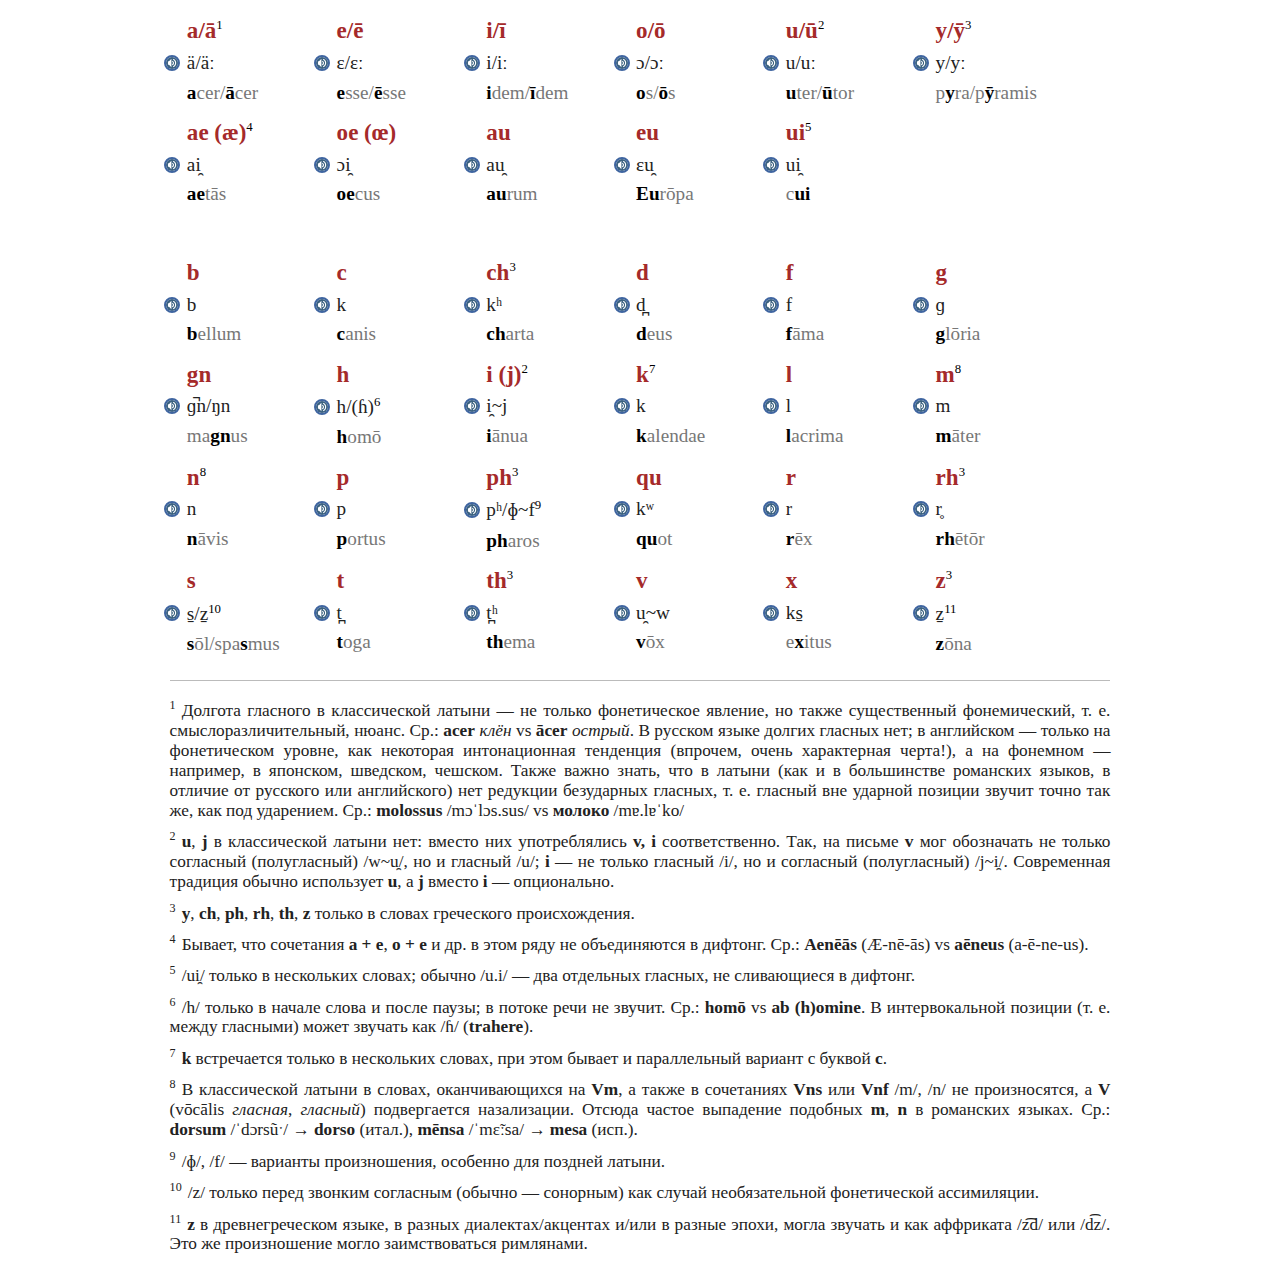
==== classical/index.html @ 2e83176e "Update" ====
<!DOCTYPE html>
<html lang="ru">
<head>
  <meta charset="utf-8">
  <meta name="viewport" content="width=device-width, initial-scale=1.0">
  <title>Classical Pronunciation</title>
  <link rel="icon" href="#">
  <link rel="stylesheet" href="style.css">
</head>
<body>
  <main class="container">
    <div class="table">
      <div class="item">
        <div class="item__letter">a/ā<sup>1</sup></div>
        <div class="item__sound"><button class="play"></button>ä/äː</div>
        <div class="item__example"><b>a</b>cer/<b>ā</b>cer</div>
      </div>
      <div class="item">
        <div class="item__letter">e/ē</div>
        <div class="item__sound"><button class="play"></button>ɛ/ɛː</div>
        <div class="item__example"><b>e</b>sse/<b>ē</b>sse</div>
      </div>
      <div class="item">
        <div class="item__letter">i/ī</div>
        <div class="item__sound"><button class="play"></button>i/iː</div>
        <div class="item__example"><b>i</b>dem/<b>ī</b>dem</div>
      </div>
      <div class="item">
        <div class="item__letter">o/ō</div>
        <div class="item__sound"><button class="play"></button>ɔ/ɔː</div>
        <div class="item__example"><b>o</b>s/<b>ō</b>s</div>
      </div>
      <div class="item">
        <div class="item__letter">u/ū<sup>2</sup></div>
        <div class="item__sound"><button class="play"></button>u/uː</div>
        <div class="item__example"><b>u</b>ter/<b>ū</b>tor</div>
      </div>
      <div class="item">
        <div class="item__letter">y/ȳ<sup>3</sup></div>
        <div class="item__sound"><button class="play"></button>y/yː</div>
        <div class="item__example">p<b>y</b>ra/p<b>ȳ</b>ramis</div>
      </div>
      <div class="item">
        <div class="item__letter">ae (æ)<sup>4</sup></div>
        <div class="item__sound"><button class="play"></button>ai̯</div>
        <div class="item__example"><b>ae</b>tās</div>
      </div>
      <div class="item">
        <div class="item__letter">oe (œ)</div>
        <div class="item__sound"><button class="play"></button>ɔi̯</div>
        <div class="item__example"><b>oe</b>cus</div>
      </div>
      <div class="item">
        <div class="item__letter">au</div>
        <div class="item__sound"><button class="play"></button>au̯</div>
        <div class="item__example"><b>au</b>rum</div>
      </div>
      <div class="item">
        <div class="item__letter">eu</div>
        <div class="item__sound"><button class="play"></button>ɛu̯</div>
        <div class="item__example"><b>Eu</b>rōpa</div>
      </div>
      <div class="item">
        <div class="item__letter">ui<sup>5</sup></div>
        <div class="item__sound"><button class="play"></button>ui̯</div>
        <div class="item__example">c<b>ui</b></div>
      </div>
    </div>
    <div class="table">
      <div class="item">
        <div class="item__letter">b</div>
        <div class="item__sound"><button class="play"></button>b</div>
        <div class="item__example"><b>b</b>ellum</div>
      </div>
      <div class="item">
        <div class="item__letter">c</div>
        <div class="item__sound"><button class="play"></button>k</div>
        <div class="item__example"><b>c</b>anis</div>
      </div>
      <div class="item">
        <div class="item__letter">ch<sup>3</sup></div>
        <div class="item__sound"><button class="play"></button>kʰ</div>
        <div class="item__example"><b>ch</b>arta</div>
      </div>
      <div class="item">
        <div class="item__letter">d</div>
        <div class="item__sound"><button class="play"></button>d̪</div>
        <div class="item__example"><b>d</b>eus</div>
      </div>
      <div class="item">
        <div class="item__letter">f</div>
        <div class="item__sound"><button class="play"></button>f</div>
        <div class="item__example"><b>f</b>āma</div>
      </div>
      <div class="item">
        <div class="item__letter">g</div>
        <div class="item__sound"><button class="play"></button>ɡ</div>
        <div class="item__example"><b>g</b>lōria</div>
      </div>
      <div class="item">
        <div class="item__letter">gn</div>
        <div class="item__sound"><button class="play"></button>ɡ̚n/ŋn</div>
        <div class="item__example">ma<b>gn</b>us</div>
      </div>
      <div class="item">
        <div class="item__letter">h</div>
        <div class="item__sound"><button class="play"></button>h/(ɦ)<sup>6</sup></div>
        <div class="item__example"><b>h</b>omō</div>
      </div>
      <div class="item">
        <div class="item__letter"><i hidden>j </i>i (j)<sup>2</sup></div>
        <div class="item__sound"><button class="play"></button>i̯~j</div>
        <div class="item__example"><b>i</b>ānua</div>
      </div>
      <div class="item">
        <div class="item__letter">k<sup>7</sup></div>
        <div class="item__sound"><button class="play"></button>k</div>
        <div class="item__example"><b>k</b>alendae</div>
      </div>
      <div class="item">
        <div class="item__letter">l</div>
        <div class="item__sound"><button class="play"></button>l</div>
        <div class="item__example"><b>l</b>acrima</div>
      </div>
      <div class="item">
        <div class="item__letter">m<sup>8</sup></div>
        <div class="item__sound"><button class="play"></button>m</div>
        <div class="item__example"><b>m</b>āter</div>
      </div>
      <div class="item">
        <div class="item__letter">n<sup>8</sup></div>
        <div class="item__sound"><button class="play"></button>n</div>
        <div class="item__example"><b>n</b>āvis</div>
      </div>
      <div class="item">
        <div class="item__letter">p</div>
        <div class="item__sound"><button class="play"></button>p</div>
        <div class="item__example"><b>p</b>ortus</div>
      </div>
      <div class="item">
        <div class="item__letter">ph<sup>3</sup></div>
        <div class="item__sound"><button class="play"></button>pʰ/ɸ~f<sup>9</sup></div>
        <div class="item__example"><b>ph</b>aros</div>
      </div>
      <div class="item">
        <div class="item__letter">qu</div>
        <div class="item__sound"><button class="play"></button>kʷ</div>
        <div class="item__example"><b>qu</b>ot</div>
      </div>
      <div class="item">
        <div class="item__letter">r</div>
        <div class="item__sound"><button class="play"></button>r</div>
        <div class="item__example"><b>r</b>ēx</div>
      </div>
      <div class="item">
        <div class="item__letter">rh<sup>3</sup></div>
        <div class="item__sound"><button class="play"></button>r̥</div>
        <div class="item__example"><b>rh</b>ētōr</div>
      </div>
      <div class="item">
        <div class="item__letter">s</div>
        <div class="item__sound"><button class="play"></button>s̠/z̠<sup>10</sup></div>
        <div class="item__example"><b>s</b>ōl/spa<b>s</b>mus</div>
      </div>
      <div class="item">
        <div class="item__letter">t</div>
        <div class="item__sound"><button class="play"></button>t̪</div>
        <div class="item__example"><b>t</b>oga</div>
      </div>
      <div class="item">
        <div class="item__letter">th<sup>3</sup></div>
        <div class="item__sound"><button class="play"></button>t̪ʰ</div>
        <div class="item__example"><b>th</b>ema</div>
      </div>
      <div class="item">
        <div class="item__letter">v</div>
        <div class="item__sound"><button class="play"></button>u̯~w</div>
        <div class="item__example"><b>v</b>ōx</div>
      </div>
      <div class="item">
        <div class="item__letter">x</div>
        <div class="item__sound"><button class="play"></button>ks̠</div>
        <div class="item__example">e<b>x</b>itus</div>
      </div>
      <div class="item">
        <div class="item__letter">z<sup>3</sup></div>
        <div class="item__sound"><button class="play"></button>z̠<sup>11</sup></div>
        <div class="item__example"><b>z</b>ōna</div>
      </div>
    </div>
    <div class="notes">
      <p class="note">Долгота гласного в классической латыни — не только фонетическое явление, но также существенный фонемический, т. е. смыслоразличительный, нюанс. Ср.: <b>acer</b> <i>клён</i> vs <b>ācer</b> <i>острый</i>. В русском языке долгих гласных нет; в английском — только на фонетическом уровне, как некоторая интонационная тенденция (впрочем, очень характерная черта!), а на фонемном — например, в японском, шведском, чешском. Также важно знать, что в латыни (как и в большинстве романских языков, в отличие от русского или английского) нет редукции безударных гласных, т. е. гласный вне ударной позиции звучит точно так же, как под ударением. Ср.: <b>molossus</b> /mɔˈlɔs.sus/ vs <b>молоко</b> /mɐ.lɐˈko/</p>
      <p class="note"><b>u</b>, <b>j</b> в классической латыни нет: вместо них употреблялись <b>v, i</b> соответственно. Так, на письме <b>v</b> мог обозначать не только согласный (полугласный) /w~u̯/, но и гласный /u/; <b>i</b> — не только гласный /i/, но и согласный (полугласный) /j~i̯/. Современная традиция обычно использует <b>u</b>, а <b>j</b> вместо <b>i</b> — опционально.</p>
      <p class="note"><b>y</b>, <b>ch</b>, <b>ph</b>, <b>rh</b>, <b>th</b>, <b>z</b> только в словах греческого происхождения.</p>
      <p class="note">Бывает, что сочетания <b>a + e</b>, <b>o + e</b> и др. в этом ряду не объединяются в дифтонг. Ср.: <b>Aenēās</b> (Æ-nē-ās) vs <b>aēneus</b> (a-ē-ne-us).</p>
      <p class="note">/ui̯/ только в нескольких словах; обычно /u.i/ — два отдельных гласных, не сливающиеся в дифтонг.</p>
      <p class="note">/h/ только в начале слова и после паузы; в потоке речи не звучит. Ср.: <b>homō</b> vs <b>ab (h)omine</b>. В интервокальной позиции (т. е. между гласными) может звучать как /ɦ/ (<b>trahere</b>).</p>
      <p class="note"><b>k</b> встречается только в нескольких словах, при этом бывает и параллельный вариант с буквой <b>c</b>.</p>
      <p class="note">В классической латыни в словах, оканчивающихся на <b>Vm</b>, а также в сочетаниях <b>Vns</b> или <b>Vnf</b> /m/, /n/ не произносятся, а <b>V</b> (vōcālis <i>гласная</i>, <i>гласный</i>) подвергается назализации. Отсюда частое выпадение подобных <b>m</b>, <b>n</b> в романских языках. Ср.: <b>dorsum</b> /ˈdɔrsũˑ/ → <b>dorso</b> (итал.), <b>mēnsa</b> /ˈmɛ̃ːsa/ → <b>mesa</b> (исп.).</p>
      <p class="note">/ɸ/, /f/ — варианты произношения, особенно для поздней латыни.</p>
      <p class="note">/z/ только перед звонким согласным (обычно — сонорным) как случай необязательной фонетической ассимиляции.</p>
      <p class="note"><b>z</b> в древнегреческом языке, в разных диалектах/акцентах и/или в разные эпохи, могла звучать и как аффриката /z͡d/ или /d͡z/. Это же произношение могло заимствоваться римлянами.</p>
    </div>
  </main>
  <script src="script.js"></script>
</body>
</html>
---- classical/style.css ----
* {
  box-sizing: border-box;
}
body {
  font-family: serif;
  font-size: 1.2rem;
  min-width: 320px;
  min-height: 100vh;
  margin: 0;
  position: relative;
  color: #222;
  background-color: #fff;
}
.container {
  max-width: 50em;
  padding: .5em;
  margin: 0 auto;
}
.table {
  display: flex;
  flex-wrap: wrap;
  justify-content: flex-start;
  padding-left: .5em;
}
.table:first-child {
  margin-bottom: 2em;
}
.item {
  width: 7.8em;
  display: flex;
  flex-direction: column;
  align-items: flex-start;
  row-gap: .4em;
  padding: .4em;
  white-space: nowrap;
}
.item__letter {
  font-size: 1.2em;
  font-weight: bold;
  color: brown;
}
.item__example {
  color: #777;
}
.item__example > b {
  color: initial;
}
.item sup {
  font-size: .8rem;
  font-weight: normal;
  color: initial;
  cursor: help;
}
.item__sound {
  position: relative;
}
.play {
  width: 1rem;
  height: 1rem;
  position: absolute;
  left: -1.4rem;
  top: calc(50% - .5rem);
  background: url("[data-uri]") no-repeat center / contain;
  border: 2px solid #3f65a0;
  border-radius: 50%;
  cursor: pointer;
}
.play.__active {
  border-color: #3fa08d;
}
.notes {
  counter-reset: note;
  font-size: .9em;
  text-align: justify;
  margin-top: 1em;
  padding-top: 1em;
  border-top: 1px solid #bbb;
}
.note {
  counter-increment: note;
  margin: 0 0 .5em;
}
.note::before {
  content: counter(note);
  font-size: .7em;
  vertical-align: super;
  margin-right: .5em;
}
#tip {
  font-size: 1rem;
  max-width: 20rem;
  max-width: clamp(19rem, 94vw, 25rem);
  position: absolute;
  left: 0;
  top: 0;
  transform: translate(var(--x), var(--y));
  padding: 0.2em 0.5em;
  background-color: #e5e5e5;
  border: 2px solid gray;
  box-shadow: 2px 2px 2px rgba(0, 0, 0, 0.35);
  pointer-events: none;
  user-select: none;
}
#tip:empty {
  display: none;
}
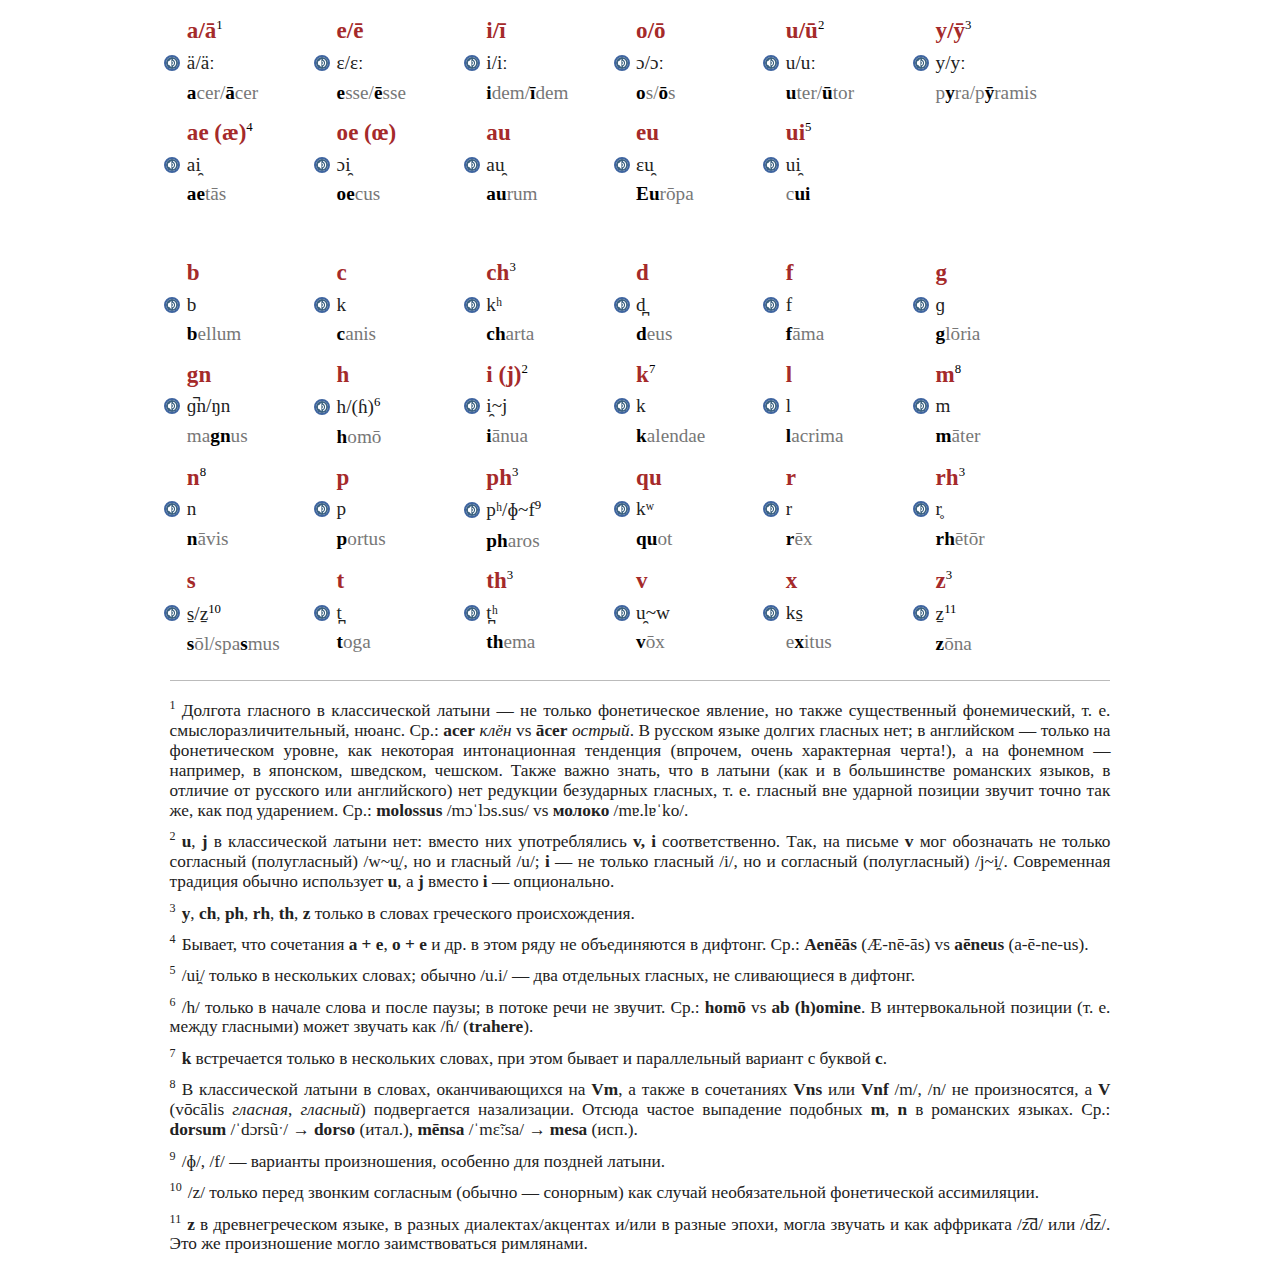
==== commit 5438c180: "Update index.html" ====
--- a/classical/index.html
+++ b/classical/index.html
@@ -189,7 +189,7 @@
       </div>
     </div>
     <div class="notes">
-      <p class="note">Долгота гласного в классической латыни — не только фонетическое явление, но также существенный фонемический, т. е. смыслоразличительный, нюанс. Ср.: <b>acer</b> <i>клён</i> vs <b>ācer</b> <i>острый</i>. В русском языке долгих гласных нет; в английском — только на фонетическом уровне, как некоторая интонационная тенденция (впрочем, очень характерная черта!), а на фонемном — например, в японском, шведском, чешском. Также важно знать, что в латыни (как и в большинстве романских языков, в отличие от русского или английского) нет редукции безударных гласных, т. е. гласный вне ударной позиции звучит точно так же, как под ударением. Ср.: <b>molossus</b> /mɔˈlɔs.sus/ vs <b>молоко</b> /mɐ.lɐˈko/</p>
+      <p class="note">Долгота гласного в классической латыни — не только фонетическое явление, но также существенный фонемический, т. е. смыслоразличительный, нюанс. Ср.: <b>acer</b> <i>клён</i> vs <b>ācer</b> <i>острый</i>. В русском языке долгих гласных нет; в английском — только на фонетическом уровне, как некоторая интонационная тенденция (впрочем, очень характерная черта!), а на фонемном — например, в японском, шведском, чешском. Также важно знать, что в латыни (как и в большинстве романских языков, в отличие от русского или английского) нет редукции безударных гласных, т. е. гласный вне ударной позиции звучит точно так же, как под ударением. Ср.: <b>molossus</b> /mɔˈlɔs.sus/ vs <b>молоко</b> /mɐ.lɐˈko/.</p>
       <p class="note"><b>u</b>, <b>j</b> в классической латыни нет: вместо них употреблялись <b>v, i</b> соответственно. Так, на письме <b>v</b> мог обозначать не только согласный (полугласный) /w~u̯/, но и гласный /u/; <b>i</b> — не только гласный /i/, но и согласный (полугласный) /j~i̯/. Современная традиция обычно использует <b>u</b>, а <b>j</b> вместо <b>i</b> — опционально.</p>
       <p class="note"><b>y</b>, <b>ch</b>, <b>ph</b>, <b>rh</b>, <b>th</b>, <b>z</b> только в словах греческого происхождения.</p>
       <p class="note">Бывает, что сочетания <b>a + e</b>, <b>o + e</b> и др. в этом ряду не объединяются в дифтонг. Ср.: <b>Aenēās</b> (Æ-nē-ās) vs <b>aēneus</b> (a-ē-ne-us).</p>
@@ -204,4 +204,4 @@
   </main>
   <script src="script.js"></script>
 </body>
-</html>+</html>
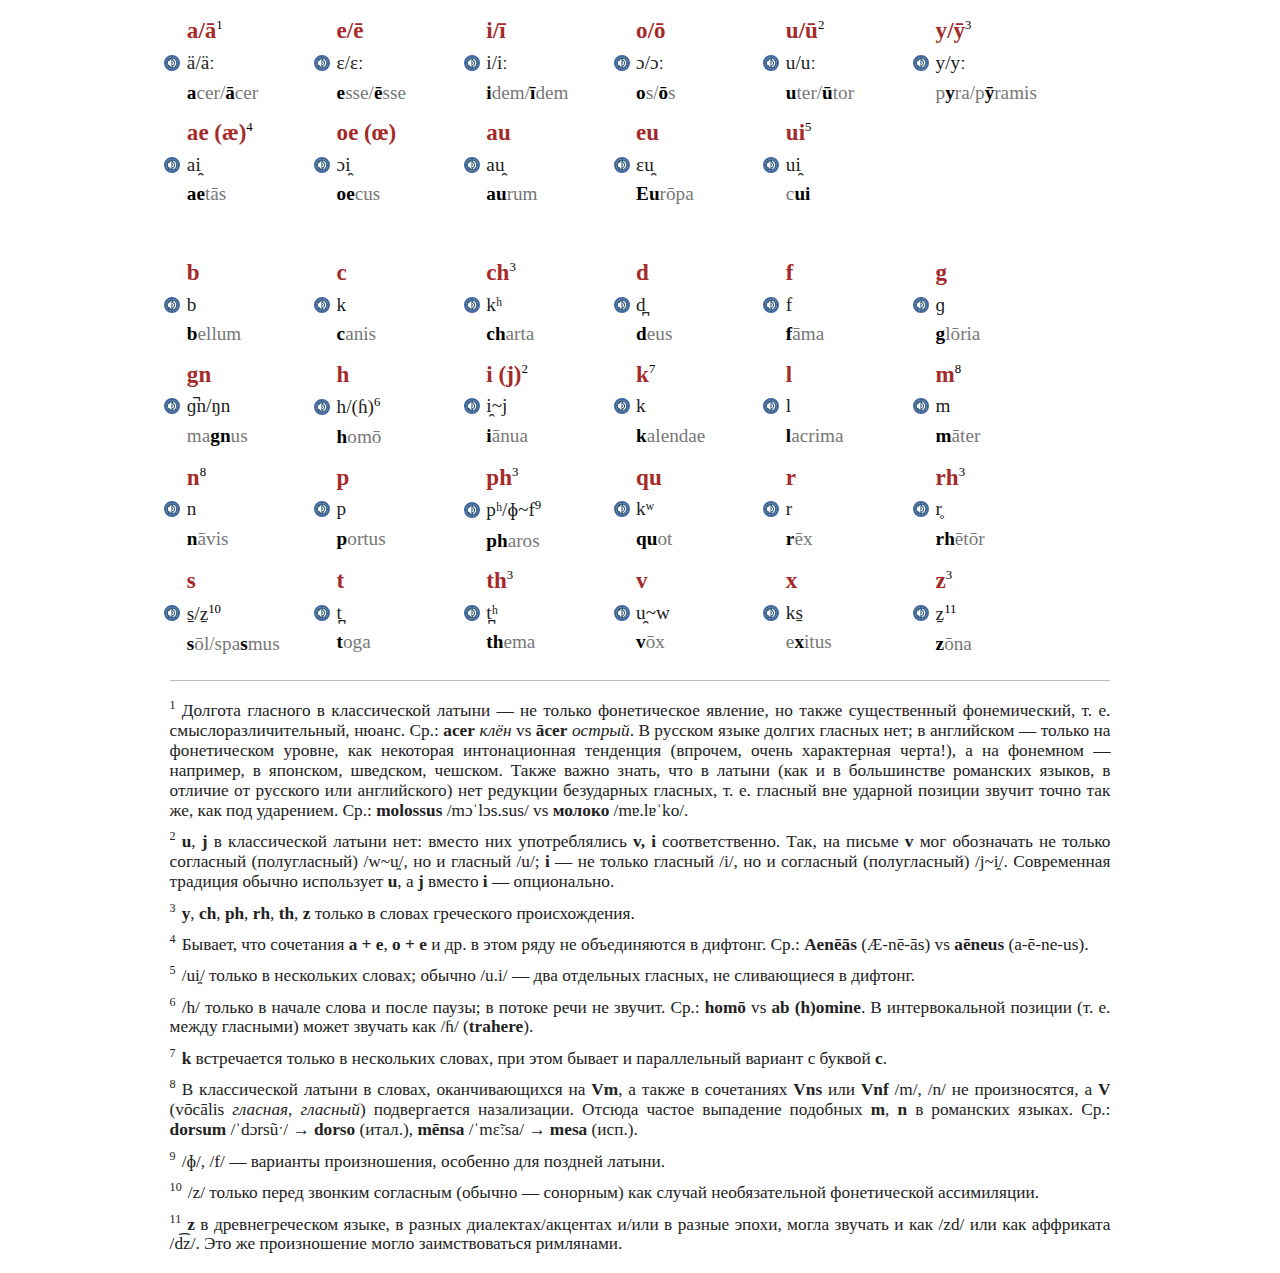
==== commit e02b52df: "Update index.html" ====
--- a/classical/index.html
+++ b/classical/index.html
@@ -199,7 +199,7 @@
       <p class="note">В классической латыни в словах, оканчивающихся на <b>Vm</b>, а также в сочетаниях <b>Vns</b> или <b>Vnf</b> /m/, /n/ не произносятся, а <b>V</b> (vōcālis <i>гласная</i>, <i>гласный</i>) подвергается назализации. Отсюда частое выпадение подобных <b>m</b>, <b>n</b> в романских языках. Ср.: <b>dorsum</b> /ˈdɔrsũˑ/ → <b>dorso</b> (итал.), <b>mēnsa</b> /ˈmɛ̃ːsa/ → <b>mesa</b> (исп.).</p>
       <p class="note">/ɸ/, /f/ — варианты произношения, особенно для поздней латыни.</p>
       <p class="note">/z/ только перед звонким согласным (обычно — сонорным) как случай необязательной фонетической ассимиляции.</p>
-      <p class="note"><b>z</b> в древнегреческом языке, в разных диалектах/акцентах и/или в разные эпохи, могла звучать и как аффриката /z͡d/ или /d͡z/. Это же произношение могло заимствоваться римлянами.</p>
+      <p class="note"><b>z</b> в древнегреческом языке, в разных диалектах/акцентах и/или в разные эпохи, могла звучать и как /zd/ или как аффриката /d͡z/. Это же произношение могло заимствоваться римлянами.</p>
     </div>
   </main>
   <script src="script.js"></script>
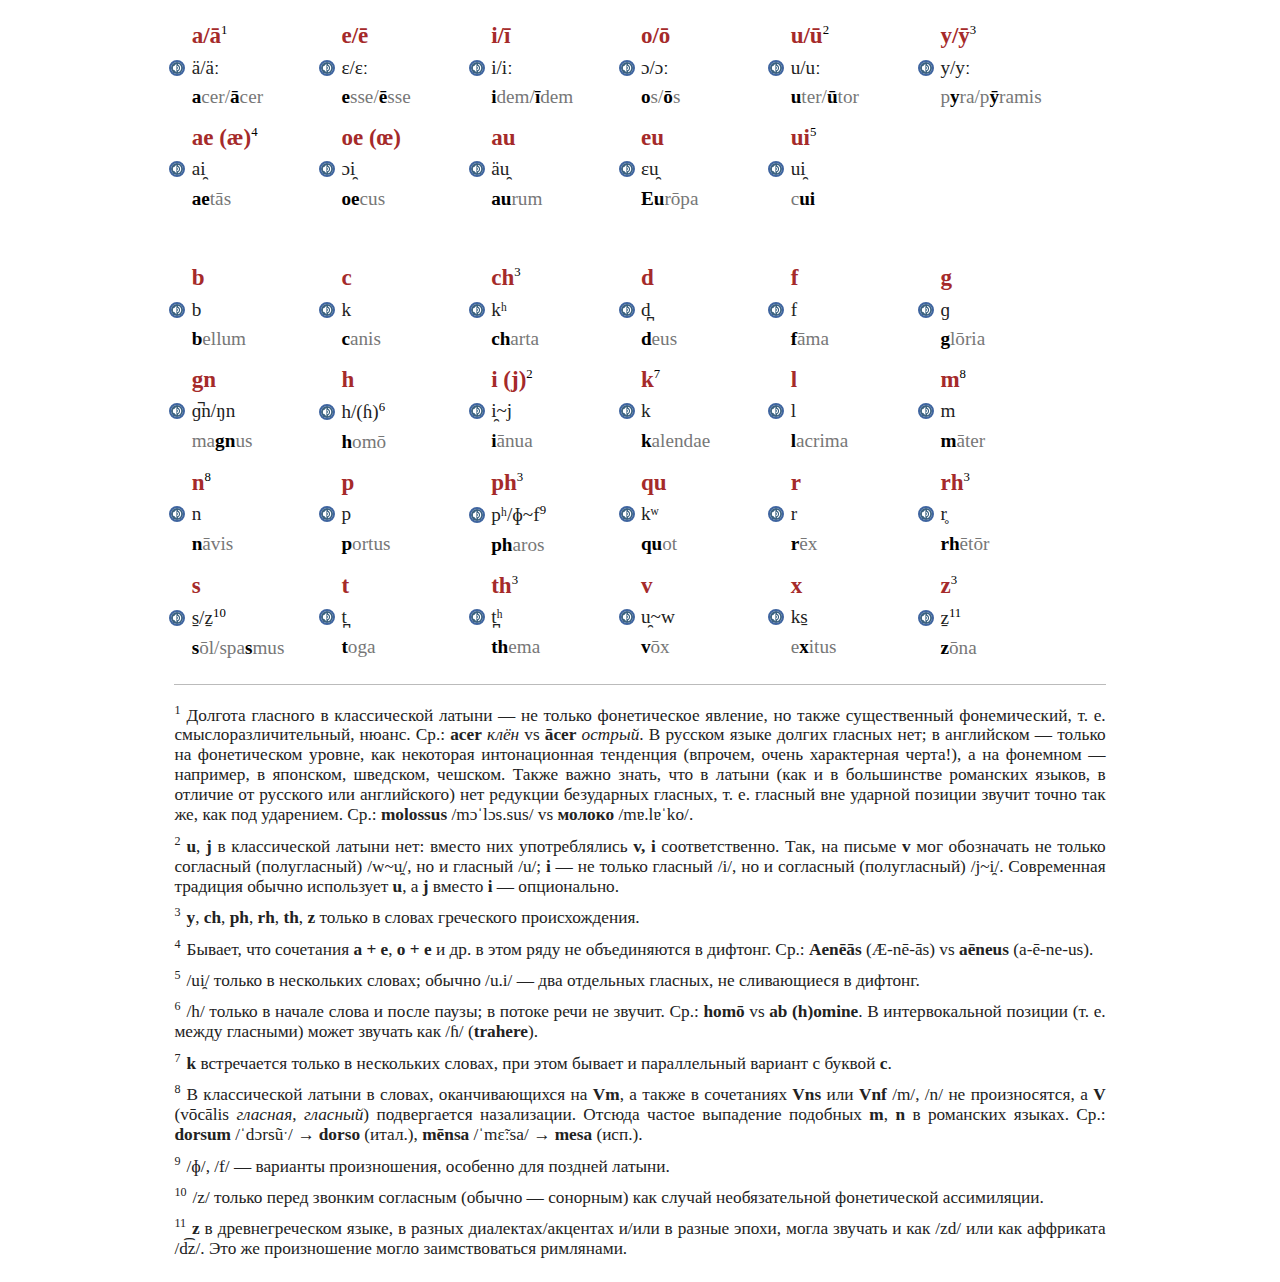
==== commit e26ddfbd: "Update index.html" ====
--- a/classical/index.html
+++ b/classical/index.html
@@ -52,7 +52,7 @@
       </div>
       <div class="item">
         <div class="item__letter">au</div>
-        <div class="item__sound"><button class="play"></button>au̯</div>
+        <div class="item__sound"><button class="play"></button>äu̯</div>
         <div class="item__example"><b>au</b>rum</div>
       </div>
       <div class="item">
--- a/classical/style.css
+++ b/classical/style.css
@@ -1,3 +1,6 @@
+:root {
+  color-scheme: light;
+}
 * {
   box-sizing: border-box;
 }
@@ -13,7 +16,7 @@
 }
 .container {
   max-width: 50em;
-  padding: .5em;
+  padding: .75em;
   margin: 0 auto;
 }
 .table {
@@ -41,6 +44,10 @@
 }
 .item__example {
   color: #777;
+}
+.ls {
+  font-weight: normal;
+  color: initial;
 }
 .item__example > b {
   color: initial;
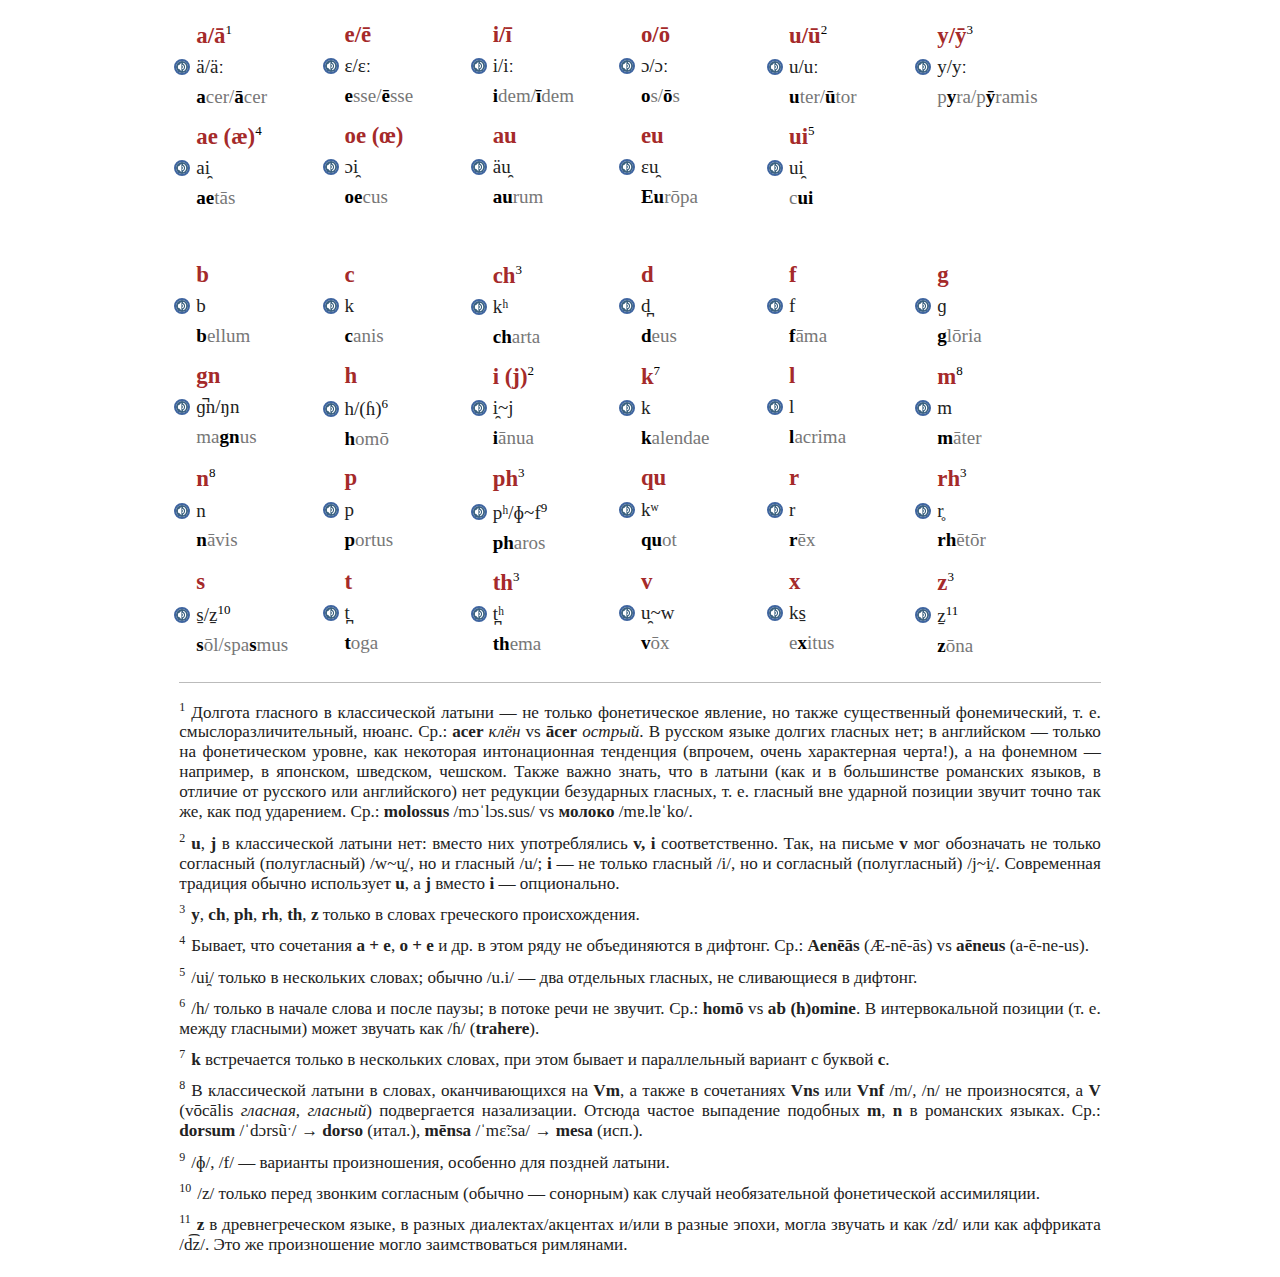
==== commit 67b879a5: "Upd" ====
--- a/classical/index.html
+++ b/classical/index.html
@@ -4,8 +4,8 @@
   <meta charset="utf-8">
   <meta name="viewport" content="width=device-width, initial-scale=1.0">
   <title>Classical Pronunciation</title>
-  <link rel="icon" href="#">
-  <link rel="stylesheet" href="style.css">
+  <link rel="icon" type="image/png" href="/favicon.png">
+  <link rel="stylesheet" href="style.css?v=2">
 </head>
 <body>
   <main class="container">
@@ -203,5 +203,6 @@
     </div>
   </main>
   <script src="script.js"></script>
+  <script src="/footer.js?v=4"></script>
 </body>
-</html>
+</html>--- a/classical/style.css
+++ b/classical/style.css
@@ -1,4 +1,5 @@
 :root {
+  font-size: 0.625rem;
   color-scheme: light;
 }
 * {
@@ -6,7 +7,7 @@
 }
 body {
   font-family: serif;
-  font-size: 1.2rem;
+  font-size: 1.9rem;
   min-width: 320px;
   min-height: 100vh;
   margin: 0;
@@ -53,7 +54,7 @@
   color: initial;
 }
 .item sup {
-  font-size: .8rem;
+  font-size: 1.3rem;
   font-weight: normal;
   color: initial;
   cursor: help;
@@ -62,11 +63,11 @@
   position: relative;
 }
 .play {
-  width: 1rem;
-  height: 1rem;
+  width: 1.6rem;
+  height: 1.6rem;
   position: absolute;
-  left: -1.4rem;
-  top: calc(50% - .5rem);
+  left: -2.2rem;
+  top: calc(50% - .8rem);
   background: url("[data-uri]") no-repeat center / contain;
   border: 2px solid #3f65a0;
   border-radius: 50%;
@@ -94,9 +95,9 @@
   margin-right: .5em;
 }
 #tip {
-  font-size: 1rem;
-  max-width: 20rem;
-  max-width: clamp(19rem, 94vw, 25rem);
+  font-size: 1.6rem;
+  max-width: 20em;
+  max-width: clamp(19em, 94vw, 25em);
   position: absolute;
   left: 0;
   top: 0;
